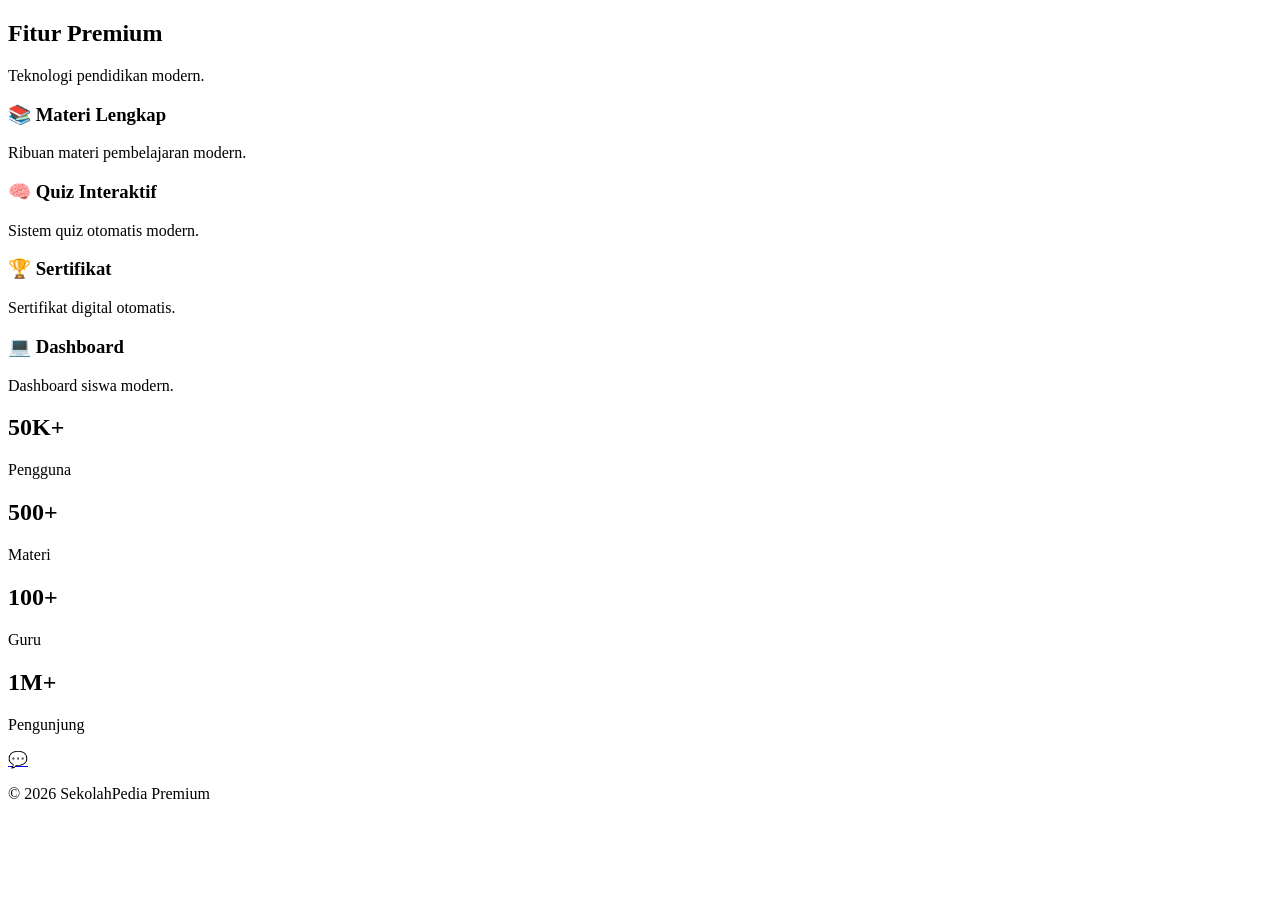
==== index.html @ fda7024b "Add files via upload" ====
<!DOCTYPE html>
<h2>Fitur Premium</h2>
<p>Teknologi pendidikan modern.</p>
</div>

<div class="features">
<div class="feature-card">
<h3>📚 Materi Lengkap</h3>
<p>Ribuan materi pembelajaran modern.</p>
</div>

<div class="feature-card">
<h3>🧠 Quiz Interaktif</h3>
<p>Sistem quiz otomatis modern.</p>
</div>

<div class="feature-card">
<h3>🏆 Sertifikat</h3>
<p>Sertifikat digital otomatis.</p>
</div>

<div class="feature-card">
<h3>💻 Dashboard</h3>
<p>Dashboard siswa modern.</p>
</div>
</div>
</section>

<section class="stats">
<div class="stats-grid">
<div class="stat">
<h2>50K+</h2>
<p>Pengguna</p>
</div>

<div class="stat">
<h2>500+</h2>
<p>Materi</p>
</div>

<div class="stat">
<h2>100+</h2>
<p>Guru</p>
</div>

<div class="stat">
<h2>1M+</h2>
<p>Pengunjung</p>
</div>
</div>
</section>

<a href="https://wa.me/6281234567890" class="wa">💬</a>

<footer>
<p>© 2026 SekolahPedia Premium</p>
</footer>

<script src="https://unpkg.com/aos@next/dist/aos.js"></script>
<script>
AOS.init();
</script>
<script src="js/script.js"></script>

</body>
</html>
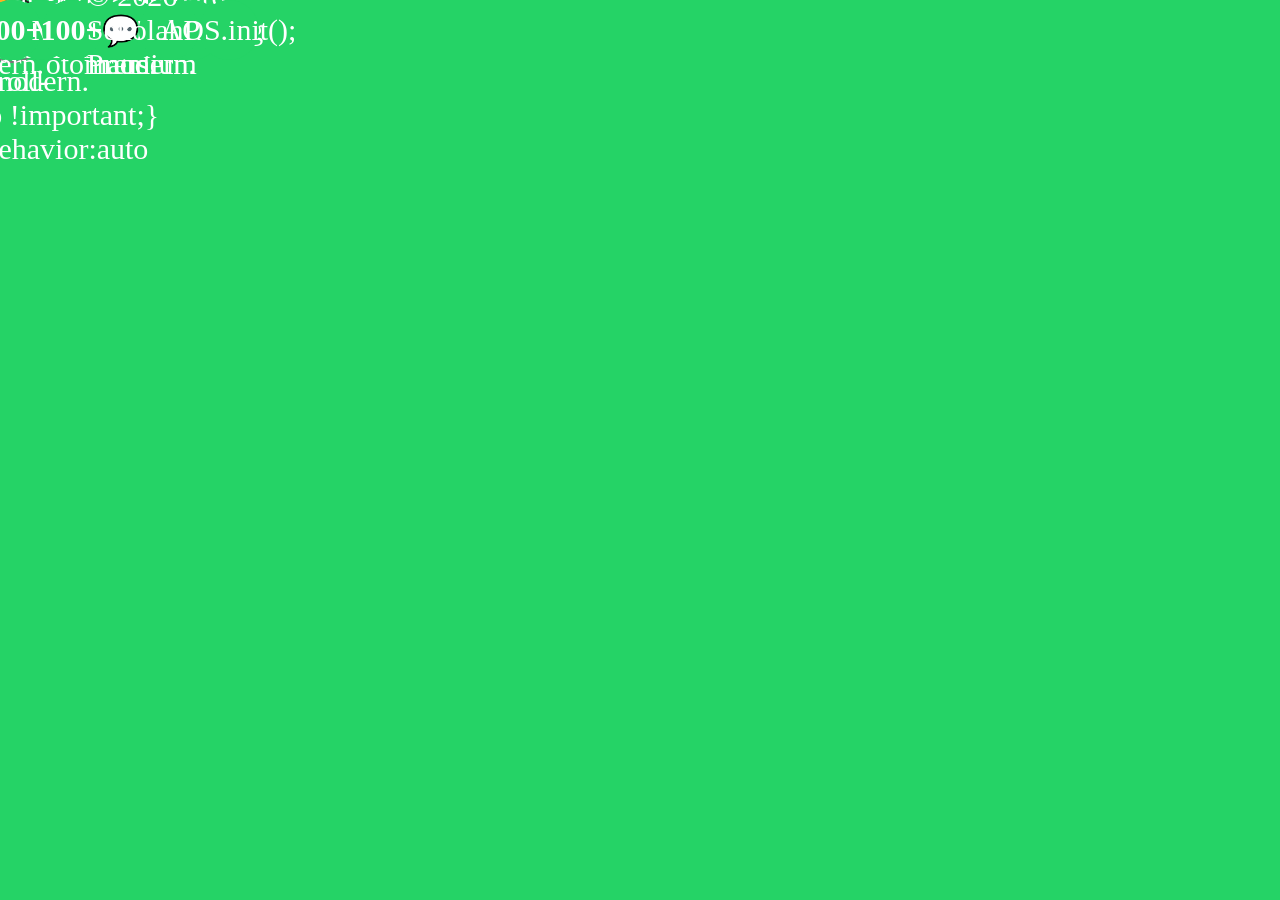
==== commit 36014e60: "Update index.html" ====
--- a/index.html
+++ b/index.html
@@ -1,4 +1,57 @@
 <!DOCTYPE html>
+<html lang="id">
+<head>
+<meta charset="UTF-8">
+<meta name="viewport" content="width=device-width, initial-scale=1.0">
+<title>SekolahPedia Premium</title>
+<link rel="stylesheet" href="css/style.css">
+<link href="https://fonts.googleapis.com/css2?family=Poppins:wght@300;400;500;600;700;800&display=swap" rel="stylesheet">
+<link rel="stylesheet" href="https://unpkg.com/aos@next/dist/aos.css"/>
+</head>
+<body>
+
+<div id="loader">
+<div class="spinner"></div>
+</div>
+
+<header>
+<div class="logo">Sekolah<span>Pedia</span></div>
+
+<nav>
+<a href="index.html">Home</a>
+<a href="artikel.html">Artikel</a>
+<a href="quiz.html">Quiz</a>
+<a href="tryout.html">Tryout</a>
+<a href="login.html">Login</a>
+</nav>
+
+<button id="darkMode">🌙</button>
+</header>
+
+<section class="hero">
+<div class="hero-left" data-aos="fade-right">
+<h1>Platform Pendidikan Modern Indonesia</h1>
+<p>
+Belajar online modern dengan materi premium,
+quiz interaktif dan dashboard siswa.
+</p>
+
+<div class="hero-buttons">
+<a href="#" class="btn btn-primary">Mulai Belajar</a>
+<a href="#" class="btn btn-outline">Lihat Program</a>
+</div>
+</div>
+
+<div class="hero-right" data-aos="fade-left">
+<div class="hero-card">
+<h3>Cari Materi</h3>
+<input type="text" id="search" placeholder="Cari materi...">
+</div>
+</div>
+</section>
+
+<section>
+<div class="section-title">
 <h2>Fitur Premium</h2>
 <p>Teknologi pendidikan modern.</p>
 </div>
@@ -63,4 +116,4 @@
 <script src="js/script.js"></script>
 
 </body>
-</html>+</html>
--- a/css/style.css
+++ b/css/style.css
@@ -0,0 +1,63 @@
+*{
+right:20px;
+bottom:20px;
+width:60px;
+height:60px;
+background:#25d366;
+display:flex;
+align-items:center;
+justify-content:center;
+border-radius:50%;
+font-size:30px;
+text-decoration:none;
+color:white;
+z-index:999;
+}
+
+#loader{
+position:fixed;
+width:100%;
+height:100vh;
+background:white;
+display:flex;
+justify-content:center;
+align-items:center;
+z-index:99999;
+}
+
+.spinner{
+width:60px;
+height:60px;
+border:6px solid #ddd;
+border-top:6px solid #2563eb;
+border-radius:50%;
+animation:spin 1s linear infinite;
+}
+
+@keyframes spin{
+100%{
+transform:rotate(360deg);
+}
+}
+
+@keyframes fadeUp{
+from{
+opacity:0;
+transform:translateY(40px);
+}
+
+to{
+opacity:1;
+transform:translateY(0);
+}
+}
+
+@media(max-width:900px){
+.hero-left h1{
+font-size:42px;
+}
+
+nav{
+display:none;
+}
+}
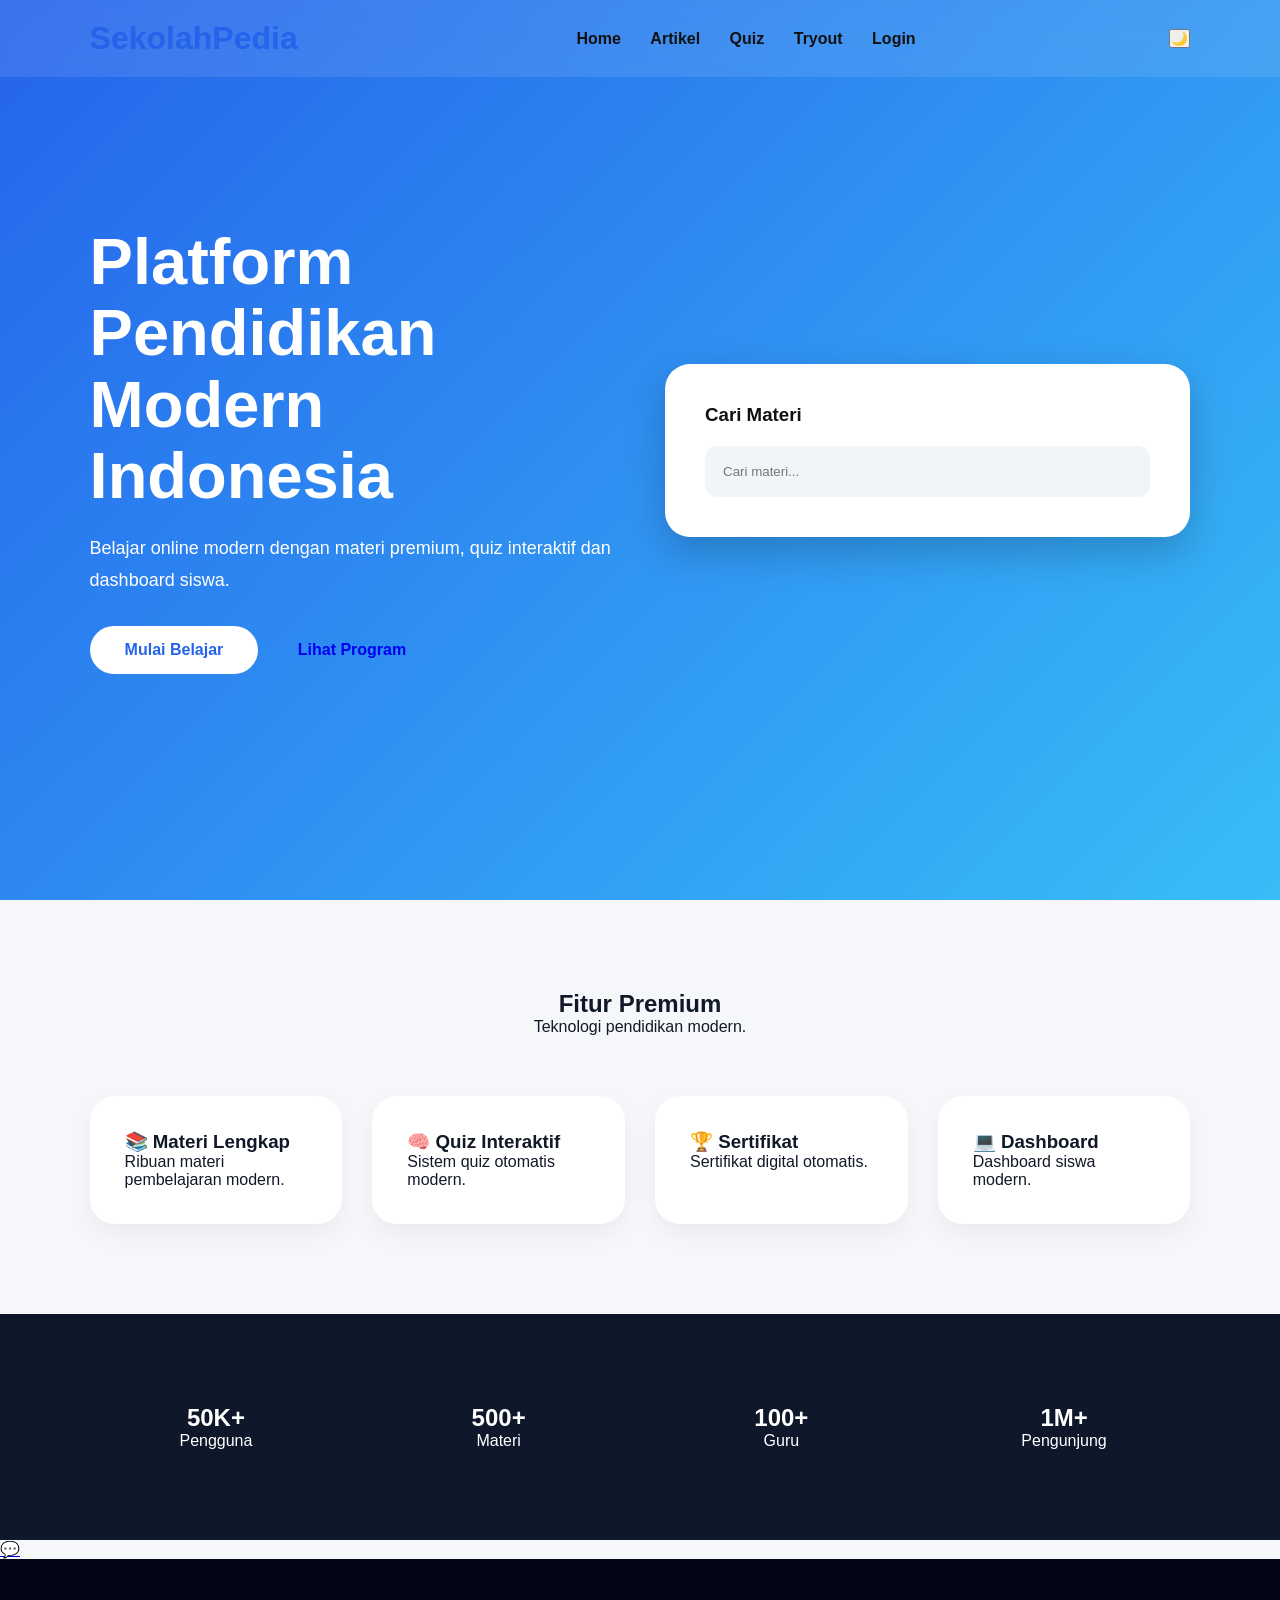
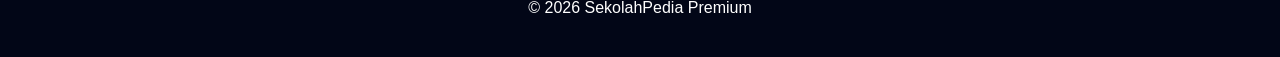
==== commit 33e19d4a: "Update index.html" ====
--- a/index.html
+++ b/index.html
@@ -8,6 +8,14 @@
 <link href="https://fonts.googleapis.com/css2?family=Poppins:wght@300;400;500;600;700;800&display=swap" rel="stylesheet">
 <link rel="stylesheet" href="https://unpkg.com/aos@next/dist/aos.css"/>
 </head>
+  <script src="https://unpkg.com/aos@next/dist/aos.js"></script>
+
+<script>
+AOS.init({
+duration:1000,
+once:true
+});
+</script>
 <body>
 
 <div id="loader">
--- a/css/style.css
+++ b/css/style.css
@@ -1,58 +1,155 @@
 *{
-right:20px;
-bottom:20px;
-width:60px;
-height:60px;
-background:#25d366;
+margin:0;
+padding:0;
+box-sizing:border-box;
+font-family:'Poppins',sans-serif;
+}
+
+body{
+background:#f5f7fb;
+color:#111827;
+overflow-x:hidden;
+}
+
+header{
+position:fixed;
+top:0;
+left:0;
+width:100%;
+padding:20px 7%;
+display:flex;
+justify-content:space-between;
+align-items:center;
+background:rgba(255,255,255,0.1);
+backdrop-filter:blur(15px);
+z-index:1000;
+}
+
+.logo{
+font-size:32px;
+font-weight:800;
+color:#2563eb;
+}
+
+nav a{
+text-decoration:none;
+margin-left:25px;
+color:#111;
+font-weight:600;
+}
+
+.hero{
+min-height:100vh;
+padding:150px 7%;
 display:flex;
 align-items:center;
-justify-content:center;
-border-radius:50%;
-font-size:30px;
-text-decoration:none;
+justify-content:space-between;
+gap:50px;
+flex-wrap:wrap;
+background:linear-gradient(135deg,#2563eb,#38bdf8);
 color:white;
-z-index:999;
 }
 
-#loader{
-position:fixed;
-width:100%;
-height:100vh;
-background:white;
-display:flex;
-justify-content:center;
-align-items:center;
-z-index:99999;
+.hero-left{
+flex:1;
+min-width:300px;
 }
 
-.spinner{
-width:60px;
-height:60px;
-border:6px solid #ddd;
-border-top:6px solid #2563eb;
-border-radius:50%;
-animation:spin 1s linear infinite;
+.hero-left h1{
+font-size:65px;
+line-height:1.1;
+margin-bottom:20px;
 }
 
-@keyframes spin{
-100%{
-transform:rotate(360deg);
-}
+.hero-left p{
+font-size:18px;
+line-height:1.8;
+margin-bottom:30px;
 }
 
-@keyframes fadeUp{
-from{
-opacity:0;
-transform:translateY(40px);
+.btn{
+padding:15px 35px;
+border-radius:50px;
+text-decoration:none;
+font-weight:600;
+display:inline-block;
 }
 
-to{
-opacity:1;
-transform:translateY(0);
-}
+.btn-primary{
+background:white;
+color:#2563eb;
 }
 
-@media(max-width:900px){
+.hero-right{
+flex:1;
+min-width:300px;
+}
+
+.hero-card{
+background:white;
+padding:40px;
+border-radius:25px;
+color:#111;
+box-shadow:0 15px 40px rgba(0,0,0,0.2);
+}
+
+.hero-card input{
+width:100%;
+padding:18px;
+border:none;
+border-radius:12px;
+background:#f1f5f9;
+margin-top:20px;
+}
+
+section{
+padding:90px 7%;
+}
+
+.section-title{
+text-align:center;
+margin-bottom:60px;
+}
+
+.features{
+display:grid;
+grid-template-columns:repeat(auto-fit,minmax(250px,1fr));
+gap:30px;
+}
+
+.feature-card{
+background:white;
+padding:35px;
+border-radius:25px;
+box-shadow:0 10px 25px rgba(0,0,0,0.05);
+transition:0.3s;
+}
+
+.feature-card:hover{
+transform:translateY(-10px);
+}
+
+.stats{
+background:#0f172a;
+color:white;
+}
+
+.stats-grid{
+display:grid;
+grid-template-columns:repeat(auto-fit,minmax(200px,1fr));
+gap:30px;
+text-align:center;
+}
+
+footer{
+background:#020617;
+color:white;
+text-align:center;
+padding:40px;
+}
+
+@media(max-width:768px){
+
 .hero-left h1{
 font-size:42px;
 }
@@ -60,4 +157,5 @@
 nav{
 display:none;
 }
-}+
+}
